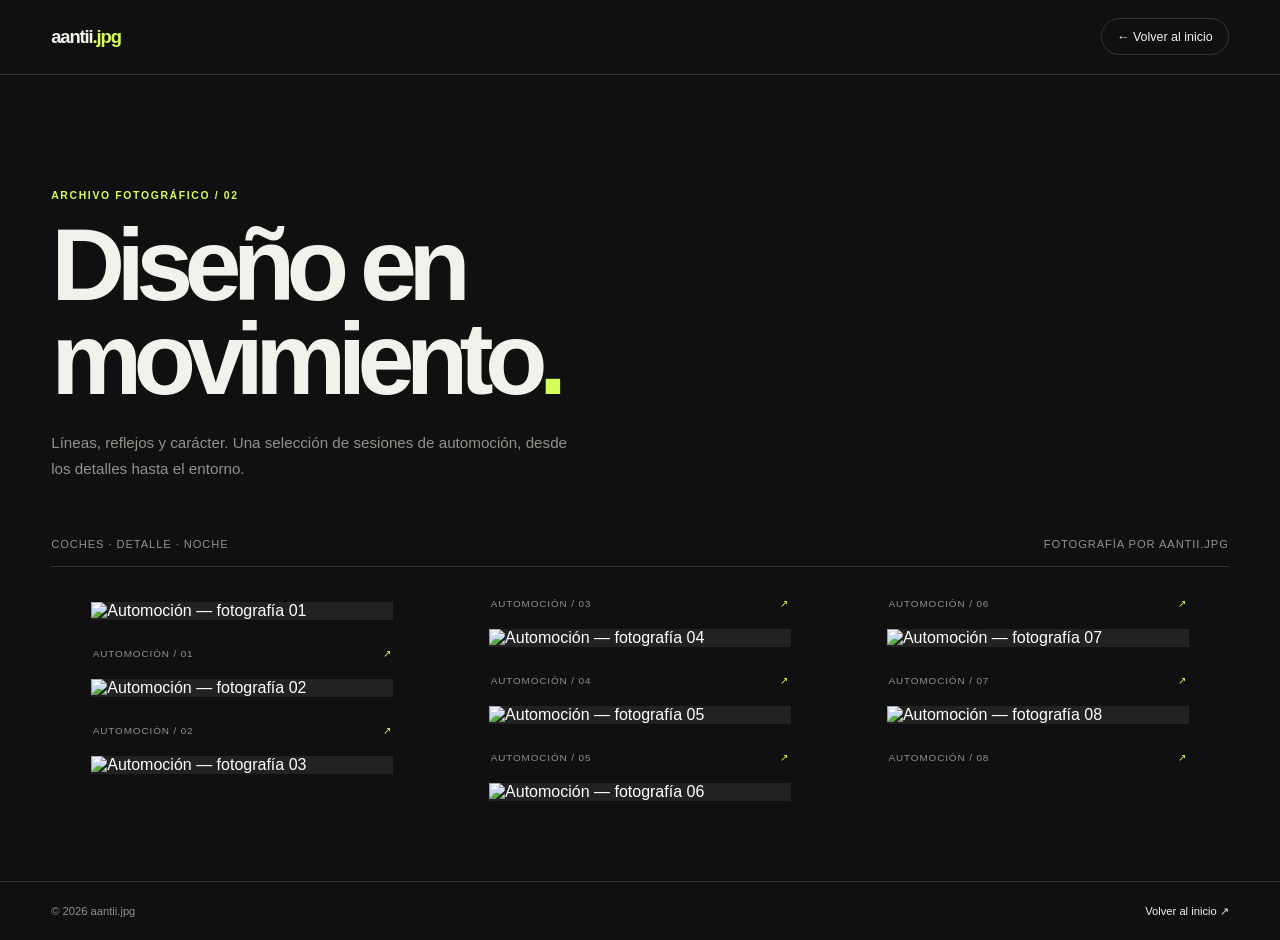
==== automocion.html @ 76031827 "arreglar el css entero y añadir paginas" ====
<!doctype html>
<html lang="es">
<head>
  <meta charset="utf-8">
  <meta name="viewport" content="width=device-width, initial-scale=1">
  <meta name="theme-color" content="#101010">
  <meta name="description" content="Galería de fotografía de automoción de aantii.jpg.">
  <title>Automoción — aantii.jpg</title>
  <link rel="shortcut icon" href="./img/aantii-jpg__1_-removebg-preview.png" />
  <link rel="stylesheet" href="css/styles.css">
  <link rel="stylesheet" href="css/galerias.css">
</head>
<body class="gallery-page">
  <header class="gallery-header">
    <a class="gallery-brand" href="index.html" aria-label="aantii.jpg, volver al inicio">aantii<span>.jpg</span></a>
    <a class="gallery-back" href="index.html">← Volver al inicio</a>
  </header>

  <main class="gallery-main">
    <p class="gallery-kicker">Archivo fotográfico / 02</p>
    <h1 class="gallery-title">Diseño en movimiento<span>.</span></h1>
    <p class="gallery-description">Líneas, reflejos y carácter. Una selección de sesiones de automoción, desde los detalles hasta el entorno.</p>

    <div class="gallery-toolbar">
      <span>Coches · Detalle · Noche</span>
      <span>Fotografía por aantii.jpg</span>
    </div>

    <section class="gallery-grid" aria-label="Fotografías de automoción">
      <figure class="gallery-item-wrap">
        <button class="gallery-item" type="button" aria-label="Ampliar fotografía 01">
          <img src="img/automocion/foto-01.jpg" alt="Automoción — fotografía 01" loading="lazy">
        </button>
        <figcaption class="gallery-item-caption">
          <span>Automoción / 01</span><span>↗</span>
        </figcaption>
      </figure>
      <figure class="gallery-item-wrap">
        <button class="gallery-item" type="button" aria-label="Ampliar fotografía 02">
          <img src="img/automocion/foto-02.jpg" alt="Automoción — fotografía 02" loading="lazy">
        </button>
        <figcaption class="gallery-item-caption">
          <span>Automoción / 02</span><span>↗</span>
        </figcaption>
      </figure>
      <figure class="gallery-item-wrap">
        <button class="gallery-item" type="button" aria-label="Ampliar fotografía 03">
          <img src="img/automocion/foto-03.jpg" alt="Automoción — fotografía 03" loading="lazy">
        </button>
        <figcaption class="gallery-item-caption">
          <span>Automoción / 03</span><span>↗</span>
        </figcaption>
      </figure>
      <figure class="gallery-item-wrap">
        <button class="gallery-item" type="button" aria-label="Ampliar fotografía 04">
          <img src="img/automocion/foto-04.jpg" alt="Automoción — fotografía 04" loading="lazy">
        </button>
        <figcaption class="gallery-item-caption">
          <span>Automoción / 04</span><span>↗</span>
        </figcaption>
      </figure>
      <figure class="gallery-item-wrap">
        <button class="gallery-item" type="button" aria-label="Ampliar fotografía 05">
          <img src="img/automocion/foto-05.jpg" alt="Automoción — fotografía 05" loading="lazy">
        </button>
        <figcaption class="gallery-item-caption">
          <span>Automoción / 05</span><span>↗</span>
        </figcaption>
      </figure>
      <figure class="gallery-item-wrap">
        <button class="gallery-item" type="button" aria-label="Ampliar fotografía 06">
          <img src="img/automocion/foto-06.jpg" alt="Automoción — fotografía 06" loading="lazy">
        </button>
        <figcaption class="gallery-item-caption">
          <span>Automoción / 06</span><span>↗</span>
        </figcaption>
      </figure>
      <figure class="gallery-item-wrap">
        <button class="gallery-item" type="button" aria-label="Ampliar fotografía 07">
          <img src="img/automocion/foto-07.jpg" alt="Automoción — fotografía 07" loading="lazy">
        </button>
        <figcaption class="gallery-item-caption">
          <span>Automoción / 07</span><span>↗</span>
        </figcaption>
      </figure>
      <figure class="gallery-item-wrap">
        <button class="gallery-item" type="button" aria-label="Ampliar fotografía 08">
          <img src="img/automocion/foto-08.jpg" alt="Automoción — fotografía 08" loading="lazy">
        </button>
        <figcaption class="gallery-item-caption">
          <span>Automoción / 08</span><span>↗</span>
        </figcaption>
      </figure>
    </section>
  </main>

  <footer class="gallery-footer">
    <span>© <span id="year">2026</span> aantii.jpg</span>
    <a href="index.html">Volver al inicio ↗</a>
  </footer>

  <div class="lightbox" role="dialog" aria-modal="true" aria-label="Fotografía ampliada" aria-hidden="true">
    <button class="lightbox-close" type="button" aria-label="Cerrar fotografía">×</button>
    <button class="lightbox-prev" type="button" aria-label="Fotografía anterior">‹</button>
    <img class="lightbox-image" src="" alt="">
    <button class="lightbox-next" type="button" aria-label="Fotografía siguiente">›</button>
    <div class="lightbox-counter">01 / 08</div>
  </div>

  <script src="js/galerias.js"></script>
  <script>
    document.getElementById("year").textContent = new Date().getFullYear();
  </script>
</body>
</html>
---- css/styles.css ----
/* ASIER.JPG — visual system
   Palette: near-black, warm white, muted grey and a restrained acid-lime accent.
   Replace the CSS placeholder artwork with your own photos before publishing. */

:root {
  color-scheme: dark;
  --bg: #101010;
  --panel: #171717;
  --text: #f3f1ec;
  --muted: #92918c;
  --line: rgba(243, 241, 236, .16);
  --accent: #d5ff58;
  --max-width: 1440px;
  --gutter: clamp(1.25rem, 5vw, 5.5rem);
}

* { box-sizing: border-box; }
html { scroll-behavior: smooth; scroll-padding-top: 90px; }
body {
  margin: 0;
  background: var(--bg);
  color: var(--text);
  font-family: "DM Sans", sans-serif;
  -webkit-font-smoothing: antialiased;
}
a { color: inherit;
   text-decoration: none; 
  }

button { 
  font: inherit; 
}

::selection { 
  color: var(--bg); 
  background: var(--accent); 
}

.skip-link { 
  position: absolute; 
  left: -9999px; 
  top: 1rem; 
  z-index: 100; 
  padding: .8rem 1rem; 
  background: var(--accent); 
  color: var(--bg); 
}

.skip-link:focus { 
  left: 1rem; 
}

.site-header {
  position: absolute;
  z-index: 10;
  top: 0; left: 0; right: 0;
  height: 88px;
  display: flex; align-items: center; justify-content: space-between;
  padding: 0 var(--gutter);
  border-bottom: 1px solid rgba(255,255,255,.15);
}

.wordmark {
  font-family: "Manrope", sans-serif;
  font-size: 1.45rem; font-weight: 800; letter-spacing: -.08em;
}

.wordmark span { 
  color: var(--accent);
 }

.main-nav { 
  display: flex; 
  align-items: center; 
  gap: clamp(1.5rem, 3vw, 3.25rem); 
  font-size: .82rem; 
}

.main-nav a {
   color: rgba(243,241,236,.78);
    transition: color .2s ease; 
  }

.main-nav a:hover, .main-nav a:focus-visible {
   color: var(--accent); 
  }

.main-nav .nav-contact { 
  color: var(--text); border: 1px solid rgba(255,255,255,.38); padding: .75rem 1rem; border-radius: 100px; 
}

.nav-contact span { 
  color: var(--accent); margin-left: .65rem; 
}

.menu-toggle { 
  display: none; 
}

.hero {
  position: relative; 
  min-height: min(850px, 100svh); 
  min-height: max(680px, 100svh);
  display: flex;
  align-items: flex-end; 
  overflow: hidden; 
  isolation: isolate;
  background: #252724;
}

.hero-image, .hero-shade { 
  position: absolute;
  inset: 0;
  z-index: -1; 
  }

.hero-image {
  /* Marcador local. Sustituye por tu foto: url("../img/hero-football.jpg") center 35% / cover no-repeat */
  background: url("../img/_MG_8658.jpg") center / cover no-repeat;
  transform: scale(1.01);
}

.hero-image::after {
  content: "TU FOTOGRAFÍA PRINCIPAL";
  position: absolute; 
  top: 48%; 
  left: 50%; 
  transform: translate(-50%,-50%) rotate(-90deg);
  font-family: "Manrope", sans-serif; 
  font-size: clamp(1.2rem, 3.5vw, 3.7rem); 
  font-weight: 800;
  letter-spacing: .16em; 
  white-space: nowrap; 
  color: rgba(255,255,255,.14);
}

.hero-shade {
   background: linear-gradient(90deg, rgba(8,9,8,.88) 0%, rgba(8,9,8,.55) 48%, rgba(8,9,8,.12) 100%), linear-gradient(0deg, rgba(8,9,8,.8), transparent 55%); 
  }

.hero-content { 
  width: 100%;
  max-width: var(--max-width);
  margin: 0 auto;
  padding: 0 var(--gutter) clamp(4rem, 8vw, 7.5rem);
 }

.eyebrow { 
margin: 0;
font-size: .68rem;
font-weight: 700;
letter-spacing: .16em;
line-height: 1.5;
 }

.hero .eyebrow { 
display: flex;
align-items: center;
gap: .7rem;
color: rgba(255,255,255,.8);
}

.status-dot { 
width: 7px;
height: 7px;
border-radius: 50%;
background: var(--accent);
box-shadow: 0 0 14px rgba(213,255,88,.7);
 }

h1, h2, h3, p { 
margin-top: 0;
 }

h1, h2, h3 { 
font-family: "Manrope", sans-serif;
 }

.hero h1 {
margin: 1.6rem 0 2.2rem;
max-width: 900px;
font-size: clamp(3.4rem, 8.6vw, 8.2rem);
font-weight: 600; 
letter-spacing: -.085em;
line-height: .94;
}

h1 em, .contact h2 em {
color: var(--accent); 
font-style: normal; 
}

.hero-bottom { 
display: flex;
align-items: flex-end; 
justify-content: space-between; 
max-width: 790px; 
}

.hero-bottom p { 
margin: 0; 
color: rgba(243,241,236,.75); 
font-size: clamp(.9rem, 1.2vw, 1.05rem); 
line-height: 1.7; 
}

.round-link { 
display: grid; 
place-items: center; 
width: 54px; 
height: 54px; 
border: 1px solid rgba(255,255,255,.55); 
border-radius: 50%; 
font-size: 1.4rem; 
transition: background .2s, color .2s, transform .2s; 
}

.round-link:hover { 
background: var(--accent); 
color: var(--bg); 
border-color: var(--accent); 
transform: translateY(3px); 
}

.hero-index { 
position: absolute; 
right: var(--gutter); 
bottom: 2rem; 
color: rgba(255,255,255,.55); 
font-size: .68rem; 
letter-spacing: .12em; 
}

.hero-index span { 
color: var(--accent); 
}

.section-wrap { 
width: 100%; 
max-width: var(--max-width); 
margin: 0 auto; 
padding-left: var(--gutter); 
padding-right: var(--gutter);
}

.intro { 
padding-top: clamp(5.5rem, 11vw, 10rem);
padding-bottom: clamp(5.5rem, 10vw, 9rem); 
display: grid; 
grid-template-columns: .7fr 2fr; gap: 3rem; 
}

.intro .eyebrow { 
color: var(--muted); 
padding-top: .8rem; 
}

.intro-copy { 
max-width: 900px; 
margin: 0; font-family: "Manrope", sans-serif; 
font-size: clamp(1.8rem, 4vw, 3.9rem); 
line-height: 1.2; 
letter-spacing: -.06em; 
font-weight: 500; 
}

.intro-copy span { 
color: var(--muted); 
}

.work { 
padding-bottom: clamp(6rem, 11vw, 10rem); 
}

.section-heading { 
display: flex; 
justify-content: space-between; 
align-items: flex-end; 
margin-bottom: 3.2rem; 
}

.section-heading .eyebrow, .about .eyebrow { 
color: var(--muted);
}

.section-heading h2, .about h2 {
margin: .8rem 0 0;
font-size: clamp(2.8rem, 6vw, 5.5rem); 
letter-spacing: -.08em; 
line-height: 1; 
}

.muted { 
color: var(--accent); 
}

.section-note { 
margin: 0 .2rem .2rem 0; 
color: var(--muted); 
font-size: .85rem; 
line-height: 1.7; 
}

.gallery { 
display: grid; 
grid-template-columns: 1.18fr .82fr; 
gap: clamp(1rem, 2.5vw, 2.25rem); 
align-items: start; 
}

.project { 
display: block; 
min-width: 0; 
}

.project-large { 
grid-row: span 2; 
}

.project-image {
  position: relative;
  overflow: hidden;
  width: 100%;
  background-color: none;
}

.project-large .project-image {
  aspect-ratio: 4 / 5;
}

.project-small .project-image {
  aspect-ratio: 1.25 / 1;
}

.project-image::before {
  content: "";
  position: absolute;
  inset: 0;
  transition: transform .6s cubic-bezier(.2,.7,.2,1);
}

.project:hover .project-image::before {
  transform: scale(1.02);
}

.image-sport::before {
  background: url("../img/Futbolista\ bajo\ luces\ del\ estadio.jpg") center / cover no-repeat;
}

.image-cars::before {
  background: url("../img/IMG_5705.jpg") center / contain no-repeat;
}

.image-portrait::before {
  background: url("../img/P9130048.JPG") center / contain no-repeat;
}

.project-image::after { 
position: absolute; 
top: 50%; left: 50%; 
transform: translate(-50%,-50%); 
color: rgba(255,255,255,.5); 
font-size: .65rem; 
letter-spacing: .18em; 
white-space: nowrap;
}

.project-meta { 
display: flex; 
justify-content: space-between; 
align-items: center; 
margin-top: 1.1rem; 
color: var(--muted); 
font-size: .63rem; 
font-weight: 700; 
letter-spacing: .13em; 
}

.project-arrow { 
color: var(--accent); 
font-size: 1.15rem; 
transition: transform .2s; 
}

.project:hover .project-arrow { 
transform: translate(3px,-3px); 
}

.project h3 { 
margin: .8rem 0 .55rem; 
font-size: clamp(1.8rem, 3vw, 3.1rem); 
line-height: 1.04; 
font-weight: 500; 
letter-spacing: -.065em; 
}

.project-caption { 
color: var(--muted); 
font-size: .78rem; 
margin-bottom: 2.5rem; 
}

.replace-note { 
margin: 1rem 0 0; 
color: #77766f; 
font-size: .72rem; 
}

.statement { 
background: var(--accent); 
color: #151611; 
}

.statement-inner { 
position: relative; 
max-width: var(--max-width); 
margin: 0 auto; 
padding: clamp(4rem, 8vw, 7.5rem) var(--gutter); 
overflow: hidden; 
}

.statement .eyebrow { 
opacity: .7; 
}

.statement-copy { 
position: relative; 
z-index: 1; 
margin: 3rem 0 0; 
font-family: "Manrope", sans-serif; 
font-size: clamp(2.5rem, 6.7vw, 6.7rem); 
line-height: 1.04; 
letter-spacing: -.08em; 
font-weight: 600; 
}

.statement-copy span { 
color: rgba(21,22,17,.5); 
}

.statement-mark { 
position: absolute; 
right: var(--gutter); 
bottom: -4.5rem; 
font-family: "Manrope", sans-serif; 
font-size: clamp(8rem, 23vw, 23rem); 
line-height: 1; 
font-weight: 800; 
letter-spacing: -.13em; 
color: rgba(21,22,17,.07); 
}

.about { 
display: grid; 
grid-template-columns: 1fr 1fr; 
gap: 4rem; 
padding-top: clamp(6rem, 11vw, 10rem); 
padding-bottom: clamp(6rem, 11vw, 10rem); 
}

.about h2 { 
margin-top: 1rem; 
}

.about-copy { 
max-width: 530px; 
padding-top: 1.9rem; 
}

.about-lead { 
font-family: "Manrope", sans-serif; 
font-size: clamp(1.4rem, 2.5vw, 2.1rem); 
line-height: 1.35; 
letter-spacing: -.04em; 
}

.about-copy > p:not(.about-lead) { 
color: var(--muted); 
font-size: .95rem; 
line-height: 1.9; 
}

.text-link { 
display: inline-flex; 
align-items: center; 
gap: 1rem; 
margin-top: 1rem; 
padding-bottom: .5rem; 
border-bottom: 1px solid var(--accent); 
font-size: .85rem; 
}

.text-link span { 
color: var(--accent); 
}

.contact { 
padding-top: clamp(5rem, 9vw, 8rem); 
padding-bottom: clamp(5rem, 9vw, 8rem); 
border-top: 1px solid var(--line); 
text-align: center; 
}

.contact .eyebrow { 
color: var(--muted); 
}

.contact h2 { 
margin: 1.8rem 0 1.3rem; 
font-size: clamp(3rem, 8vw, 7.8rem); 
font-weight: 500; 
letter-spacing: -.09em; 
line-height: .98; 
}

.contact-copy { 
color: var(--muted); 
font-size: .95rem; 
}

.contact-button { 
display: inline-flex; 
align-items: center; 
gap: 2.5rem; 
margin-top: 1.3rem; 
padding: 1.05rem 1.35rem; 
border-radius: 100px; 
background: var(--accent); 
color: #151611; 
font-size: .85rem; 
font-weight: 700; 
transition: transform .2s, background .2s; 
}

.contact-button:hover { 
transform: translateY(-3px); 
background: #e1ff87; 
}

.contact-button span { 
font-size: 1.1rem; 
}

.contact-small { 
margin: 1rem 0 0; 
color: #77766f; 
font-size: .68rem; 
}

.site-footer { 
display: flex; 
align-items: center; 
gap: 2rem; 
min-height: 100px; 
padding: 1.5rem var(--gutter); 
border-top: 1px solid var(--line); 
}

.site-footer .wordmark { 
font-size: 1.25rem; 
}

.site-footer > p { 
  margin: 0; 
  color: var(--muted); 
  font-size: .75rem; 
}

.footer-right { 
  display: flex; 
  align-items: center; 
  gap: 2rem; 
  margin-left: auto; 
  color: var(--muted); 
  font-size: .62rem; 
  letter-spacing: .1em; 
}

.footer-right a { 
  color: var(--text); 
}

@media (min-width: 1500px) { 
  .hero-content { 
    padding-bottom: 8rem;
   } 
  }

@media (max-width: 760px) {
  .site-header { 
    height: 74px;
   }
  .menu-toggle {
     display: flex;
    flex-direction: column; 
    justify-content: center; 
    gap: 6px; 
    width: 44px; 
    height: 44px; 
    padding: 10px; 
    border: 1px solid var(--line); 
    border-radius: 50%; 
    background: transparent; 
    cursor: pointer; 
  }
  
  .menu-toggle span { 
    display: block; 
    height: 1px; 
    width: 100%; 
    background: var(--text); 
    transition: transform .2s; 
  }

  .menu-toggle[aria-expanded="true"] span:first-child { 
    transform: translateY(3.5px) rotate(45deg);
   }
  
  .menu-toggle[aria-expanded="true"] span:last-child { 
    transform: translateY(-3.5px) rotate(-45deg);
   }

  .main-nav { 
    display: none; 
    position: absolute; 
    top: 73px; 
    left: 0; 
    right: 0; 
    padding: 1.5rem var(--gutter) 2rem; 
    background: rgba(16,16,16,.97); 
    border-bottom: 1px solid var(--line); 
    flex-direction: column; 
    align-items: flex-start; 
    gap: 1.4rem; 
  }

  .main-nav.is-open { 
    display: flex; 
  }

  .main-nav .nav-contact { 
    margin-top: .25rem;
  }
  .hero { 
    min-height: 760px; 
    min-height: 100svh; 
  }

  .hero-content { 
    padding-bottom: 5.2rem; 
  }
  
  .hero h1 { 
    font-size: clamp(3.25rem, 13vw, 6rem); 
  }
  
  .hero-bottom { 
    align-items: flex-end; 
    gap: 1.5rem; 
  }
  
  .round-link { 
    flex: 0 0 48px; 
    width: 48px; 
    height: 48px; 
  }

  .hero-index { 
    bottom: 1.5rem; 
  }

  .intro { 
    grid-template-columns: 1fr; 
    gap: 1.5rem; 
    padding-top: 5rem; 
    padding-bottom: 5rem; 
  }

  .intro .eyebrow { 
    padding-top: 0; 
  }

  .section-heading { 
    align-items: flex-start; 
    gap: 1.5rem; 
    flex-direction: column; 
    margin-bottom: 2.2rem; 
  }

  .section-note br { 
    display: none; 
  }

  .gallery { 
    grid-template-columns: 1fr; 
    gap: 1.5rem; 
  }

  .project-large { 
    grid-row: auto; 
  }

  .project-large .project-image { 
    aspect-ratio: 4 / 4.5; 
  }

  .project-small .project-image { 
    aspect-ratio: 4 / 3; 
  }

  .project-caption { 
    margin-bottom: 1rem; 
  }

  .statement-copy { 
    margin-top: 2rem; 
  }

  .about { 
    grid-template-columns: 1fr; 
    gap: 1rem; 
    padding-top: 5rem; 
    padding-bottom: 5rem; 
  }

  .about-copy { 
    padding-top: 1rem; 
  }

  .site-footer { 
    flex-wrap: wrap; 
    gap: .8rem 1.5rem; 
  }

  .footer-right { 
    width: 100%; 
    justify-content: 
    space-between; 
    margin: .7rem 0 0;
  }
}
@media (prefers-reduced-motion: reduce) {
  *, *::before, *::after { 
    scroll-behavior: auto !important; 
    transition-duration: .01ms !important; 
    animation-duration: .01ms !important; 
    animation-iteration-count: 1 !important; 
  }
}
---- css/galerias.css ----
/* Galerías de aantii.jpg — estética oscura y editorial */
:root {
  --gallery-bg: #101010;
  --gallery-text: #f3f1ec;
  --gallery-muted: #92918c;
  --gallery-accent: #d5ff58;
  --gallery-line: rgba(243, 241, 236, .16);
}

.gallery-page {
  min-height: 100vh;
  background: var(--gallery-bg);
  color: var(--gallery-text);
}

.gallery-header {
  position: sticky;
  top: 0;
  z-index: 20;
  display: flex;
  align-items: center;
  justify-content: space-between;
  gap: 1rem;
  padding: 1.15rem clamp(1.2rem, 4vw, 4rem);
  border-bottom: 1px solid var(--gallery-line);
  background: rgba(16, 16, 16, .88);
  backdrop-filter: blur(14px);
}

.gallery-brand {
  color: var(--gallery-text);
  text-decoration: none;
  font-weight: 800;
  letter-spacing: -.06em;
  font-size: 1.15rem;
}

.gallery-brand span { color: var(--gallery-accent); }

.gallery-back {
  color: var(--gallery-text);
  text-decoration: none;
  font-size: .78rem;
  border: 1px solid var(--gallery-line);
  border-radius: 999px;
  padding: .65rem .95rem;
  transition: color .2s ease, border-color .2s ease;
}

.gallery-back:hover {
  color: var(--gallery-accent);
  border-color: var(--gallery-accent);
}

.gallery-main {
  width: min(1320px, calc(100% - clamp(2.4rem, 8vw, 8rem)));
  margin: 0 auto;
  padding: clamp(4rem, 9vw, 8rem) 0 5rem;
}

.gallery-kicker {
  margin: 0 0 1.1rem;
  color: var(--gallery-accent);
  font-size: .65rem;
  font-weight: 700;
  letter-spacing: .16em;
  text-transform: uppercase;
}

.gallery-title {
  max-width: 900px;
  margin: 0;
  font-size: clamp(3.2rem, 8vw, 7.5rem);
  line-height: .91;
  letter-spacing: -.085em;
  font-weight: 600;
}

.gallery-title span { color: var(--gallery-accent); }

.gallery-description {
  max-width: 520px;
  margin: 1.6rem 0 0;
  color: var(--gallery-muted);
  font-size: .95rem;
  line-height: 1.7;
}

.gallery-toolbar {
  display: flex;
  align-items: center;
  justify-content: space-between;
  gap: 1rem;
  margin: 3.5rem 0 1.2rem;
  padding-bottom: 1rem;
  border-bottom: 1px solid var(--gallery-line);
  color: var(--gallery-muted);
  font-size: .7rem;
  letter-spacing: .08em;
  text-transform: uppercase;
}

.gallery-grid {
  columns: 3 260px;
  column-gap: 1rem;
}

.gallery-item {
  position: relative;
  display: block;
  width: 100%;
  margin: 0 0 1rem;
  padding: 0;
  break-inside: avoid;
  overflow: hidden;
  border: 0;
  background: #222;
  cursor: zoom-in;
  text-align: left;
}

.gallery-item img {
  display: block;
  width: 100%;
  height: auto;
  transition: transform .55s cubic-bezier(.2,.7,.2,1), opacity .35s ease;
}

.gallery-item:hover img {
  transform: scale(1.025);
  opacity: .88;
}

.gallery-item:focus-visible,
.gallery-back:focus-visible,
.gallery-brand:focus-visible {
  outline: 2px solid var(--gallery-accent);
  outline-offset: 4px;
}

.gallery-item-caption {
  display: flex;
  justify-content: space-between;
  gap: 1rem;
  padding: .75rem .1rem .25rem;
  color: var(--gallery-muted);
  font-size: .62rem;
  letter-spacing: .09em;
  text-transform: uppercase;
}

.gallery-item-caption span:last-child { color: var(--gallery-accent); }

.gallery-footer {
  display: flex;
  align-items: center;
  justify-content: space-between;
  gap: 1rem;
  padding: 1.4rem clamp(1.2rem, 4vw, 4rem);
  border-top: 1px solid var(--gallery-line);
  color: var(--gallery-muted);
  font-size: .7rem;
}

.gallery-footer a {
  color: var(--gallery-text);
  text-decoration: none;
}

.gallery-footer a:hover { color: var(--gallery-accent); }

/* Visor de imágenes */
.lightbox {
  position: fixed;
  inset: 0;
  z-index: 100;
  display: none;
  align-items: center;
  justify-content: center;
  padding: 4rem 1.5rem 2rem;
  background: rgba(0, 0, 0, .94);
}

.lightbox.is-open { display: flex; }

.lightbox img {
  max-width: min(92vw, 1500px);
  max-height: 84vh;
  width: auto;
  height: auto;
  object-fit: contain;
}

.lightbox-close,
.lightbox-prev,
.lightbox-next {
  position: absolute;
  display: grid;
  place-items: center;
  width: 2.8rem;
  height: 2.8rem;
  border: 1px solid rgba(255,255,255,.25);
  border-radius: 50%;
  color: white;
  background: rgba(20,20,20,.6);
  font-size: 1.25rem;
  cursor: pointer;
}

.lightbox-close { top: 1.2rem; right: 1.2rem; }
.lightbox-prev { left: 1.2rem; top: 50%; transform: translateY(-50%); }
.lightbox-next { right: 1.2rem; top: 50%; transform: translateY(-50%); }

.lightbox-close:hover,
.lightbox-prev:hover,
.lightbox-next:hover {
  color: var(--gallery-accent);
  border-color: var(--gallery-accent);
}

.lightbox-counter {
  position: absolute;
  bottom: 1rem;
  left: 50%;
  transform: translateX(-50%);
  color: #c4c4c4;
  font-size: .72rem;
  letter-spacing: .12em;
}

body.lightbox-active { overflow: hidden; }

@media (max-width: 700px) {
  .gallery-main { width: calc(100% - 2rem); padding-top: 3.5rem; }
  .gallery-grid { columns: 2 140px; column-gap: .65rem; }
  .gallery-item { margin-bottom: .65rem; }
  .gallery-title { font-size: clamp(3rem, 15vw, 5rem); }
  .gallery-toolbar { margin-top: 2.5rem; }
  .lightbox { padding: 4rem .6rem 3rem; }
  .lightbox-prev { left: .5rem; }
  .lightbox-next { right: .5rem; }
  .lightbox img { max-width: 96vw; }
}

@media (max-width: 380px) {
  .gallery-grid { columns: 1; }
}
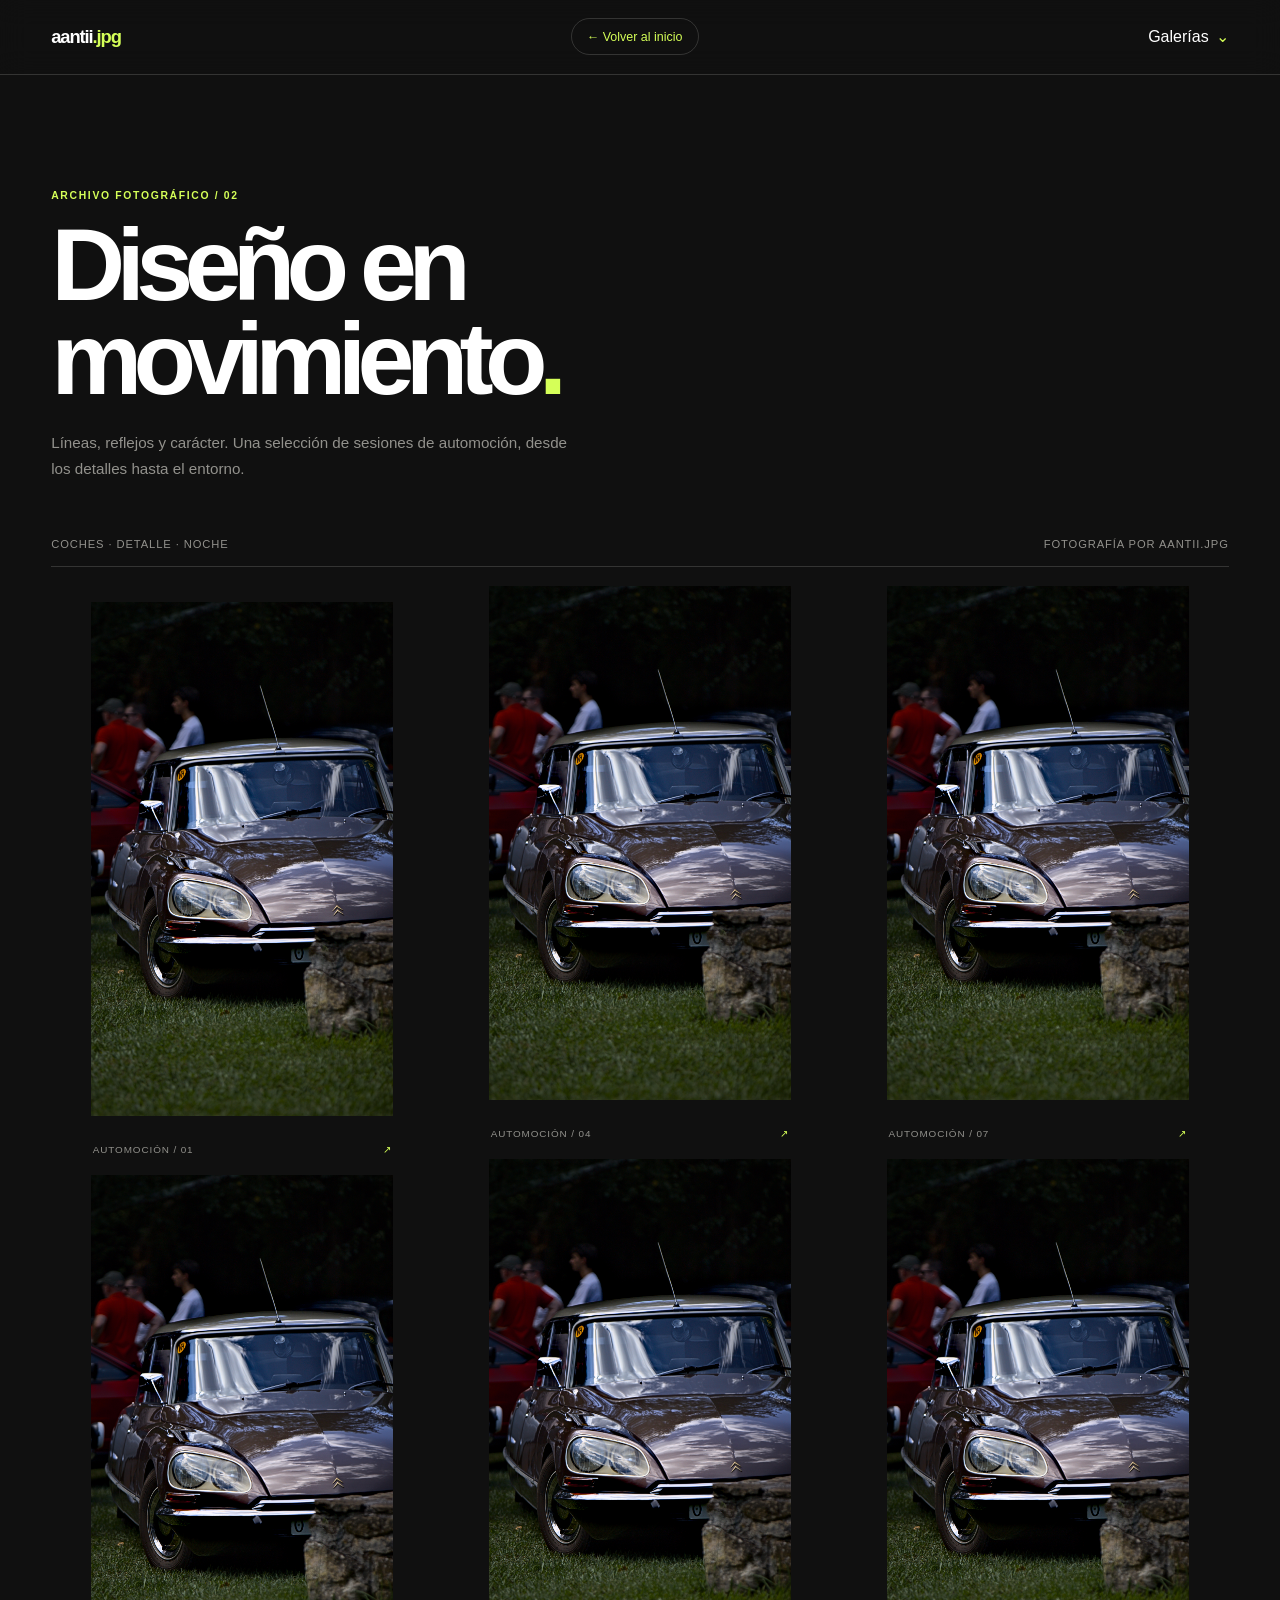
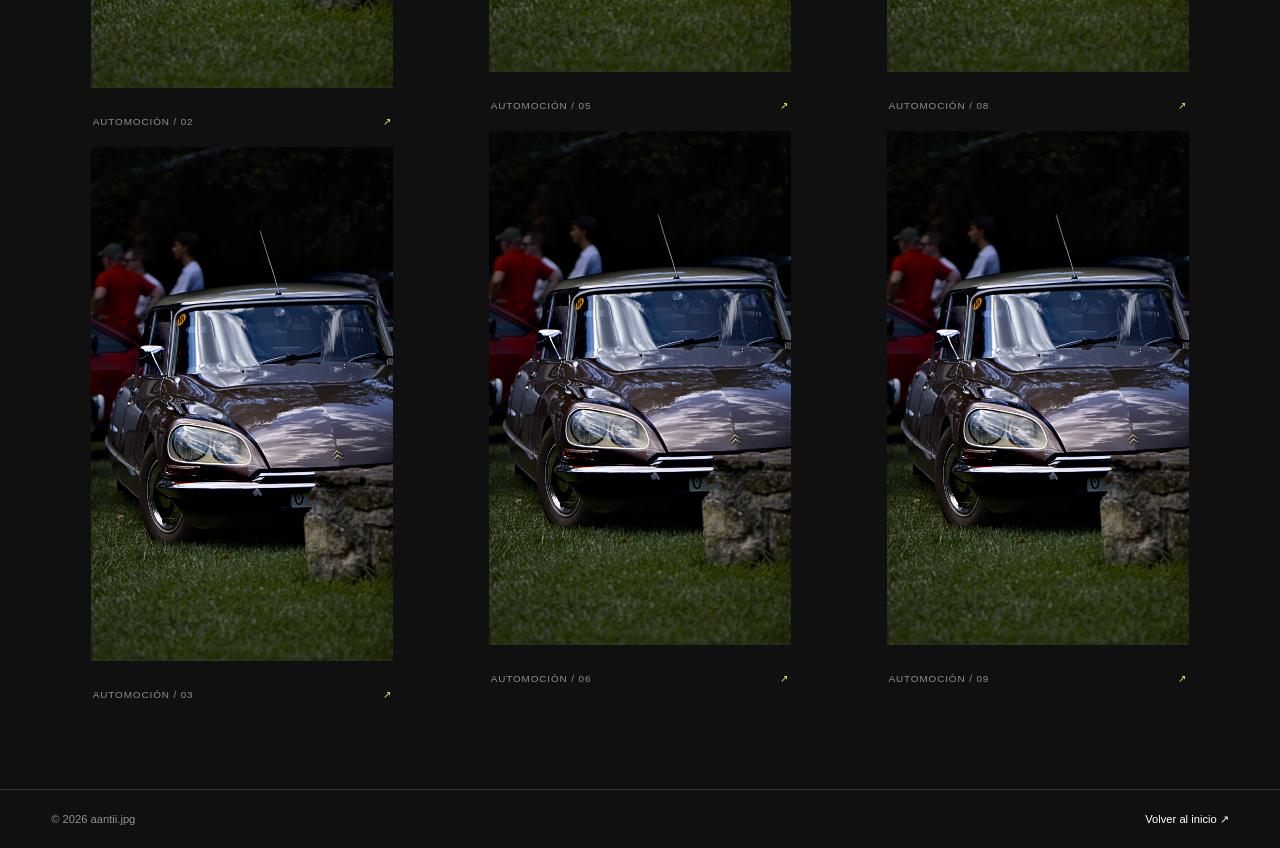
==== commit 39c21570: "comit del viernes" ====
--- a/automocion.html
+++ b/automocion.html
@@ -14,6 +14,19 @@
   <header class="gallery-header">
     <a class="gallery-brand" href="index.html" aria-label="aantii.jpg, volver al inicio">aantii<span>.jpg</span></a>
     <a class="gallery-back" href="index.html">← Volver al inicio</a>
+    <div class="nav-dropdown">
+  <button class="nav-dropdown-toggle"
+          type="button"
+          aria-expanded="false"
+          aria-controls="galerias-menu">
+    Galerías <span class="dropdown-arrow">⌄</span>
+  </button>
+
+  <div class="nav-dropdown-menu" id="galerias-menu">
+    <a href="deporte.html">01 / Deporte</a>
+    <a href="retrato.html">03 / Retrato</a>
+  </div>
+</div>
   </header>
 
   <main class="gallery-main">
@@ -29,7 +42,7 @@
     <section class="gallery-grid" aria-label="Fotografías de automoción">
       <figure class="gallery-item-wrap">
         <button class="gallery-item" type="button" aria-label="Ampliar fotografía 01">
-          <img src="img/automocion/foto-01.jpg" alt="Automoción — fotografía 01" loading="lazy">
+          <img src="img/citroends.jpg" alt="Automoción — fotografía 01" loading="lazy">
         </button>
         <figcaption class="gallery-item-caption">
           <span>Automoción / 01</span><span>↗</span>
@@ -37,7 +50,7 @@
       </figure>
       <figure class="gallery-item-wrap">
         <button class="gallery-item" type="button" aria-label="Ampliar fotografía 02">
-          <img src="img/automocion/foto-02.jpg" alt="Automoción — fotografía 02" loading="lazy">
+          <img src="img/citroends.jpg"alt="Automoción — fotografía 02" loading="lazy">
         </button>
         <figcaption class="gallery-item-caption">
           <span>Automoción / 02</span><span>↗</span>
@@ -45,7 +58,7 @@
       </figure>
       <figure class="gallery-item-wrap">
         <button class="gallery-item" type="button" aria-label="Ampliar fotografía 03">
-          <img src="img/automocion/foto-03.jpg" alt="Automoción — fotografía 03" loading="lazy">
+          <img src="img/citroends.jpg" alt="Automoción — fotografía 03" loading="lazy">
         </button>
         <figcaption class="gallery-item-caption">
           <span>Automoción / 03</span><span>↗</span>
@@ -53,7 +66,7 @@
       </figure>
       <figure class="gallery-item-wrap">
         <button class="gallery-item" type="button" aria-label="Ampliar fotografía 04">
-          <img src="img/automocion/foto-04.jpg" alt="Automoción — fotografía 04" loading="lazy">
+          <img src="img/citroends.jpg" alt="Automoción — fotografía 04" loading="lazy">
         </button>
         <figcaption class="gallery-item-caption">
           <span>Automoción / 04</span><span>↗</span>
@@ -61,7 +74,7 @@
       </figure>
       <figure class="gallery-item-wrap">
         <button class="gallery-item" type="button" aria-label="Ampliar fotografía 05">
-          <img src="img/automocion/foto-05.jpg" alt="Automoción — fotografía 05" loading="lazy">
+          <img src="img/citroends.jpg" alt="Automoción — fotografía 05" loading="lazy">
         </button>
         <figcaption class="gallery-item-caption">
           <span>Automoción / 05</span><span>↗</span>
@@ -69,7 +82,7 @@
       </figure>
       <figure class="gallery-item-wrap">
         <button class="gallery-item" type="button" aria-label="Ampliar fotografía 06">
-          <img src="img/automocion/foto-06.jpg" alt="Automoción — fotografía 06" loading="lazy">
+          <img src="img/citroends.jpg"alt="Automoción — fotografía 06" loading="lazy">
         </button>
         <figcaption class="gallery-item-caption">
           <span>Automoción / 06</span><span>↗</span>
@@ -77,7 +90,7 @@
       </figure>
       <figure class="gallery-item-wrap">
         <button class="gallery-item" type="button" aria-label="Ampliar fotografía 07">
-          <img src="img/automocion/foto-07.jpg" alt="Automoción — fotografía 07" loading="lazy">
+          <img src="img/citroends.jpg" alt="Automoción — fotografía 07" loading="lazy">
         </button>
         <figcaption class="gallery-item-caption">
           <span>Automoción / 07</span><span>↗</span>
@@ -85,10 +98,18 @@
       </figure>
       <figure class="gallery-item-wrap">
         <button class="gallery-item" type="button" aria-label="Ampliar fotografía 08">
-          <img src="img/automocion/foto-08.jpg" alt="Automoción — fotografía 08" loading="lazy">
+          <img src="img/citroends.jpg" alt="Automoción — fotografía 08" loading="lazy">
         </button>
         <figcaption class="gallery-item-caption">
           <span>Automoción / 08</span><span>↗</span>
+        </figcaption>
+      </figure>
+      <figure class="gallery-item-wrap">
+        <button class="gallery-item" type="button" aria-label="Ampliar fotografía 07">
+          <img src="img/citroends.jpg" alt="Automoción — fotografía 07" loading="lazy">
+        </button>
+        <figcaption class="gallery-item-caption">
+          <span>Automoción / 09</span><span>↗</span>
         </figcaption>
       </figure>
     </section>
--- a/css/styles.css
+++ b/css/styles.css
@@ -747,3 +747,89 @@
     animation-iteration-count: 1 !important; 
   }
 }
+
+/* Desplegable de Galerías */
+.nav-dropdown {
+  position: relative;
+}
+
+.nav-dropdown-toggle {
+  display: inline-flex;
+  align-items: center;
+  gap: 0.45rem;
+  padding: 0.5rem 0;
+  border: 0;
+  background: transparent;
+  color: inherit;
+  font: inherit;
+  cursor: pointer;
+}
+
+.dropdown-arrow {
+  color: var(--accent);
+  transition: transform 0.25s ease;
+}
+
+.nav-dropdown.is-open .dropdown-arrow {
+  transform: rotate(180deg);
+}
+
+.nav-dropdown-menu {
+  position: absolute;
+  top: calc(100% + 0.8rem);
+  left: 50%;
+  min-width: 190px;
+  padding: 0.5rem;
+  background: #151515;
+  border: 1px solid rgba(255, 255, 255, 0.12);
+  box-shadow: 0 15px 40px rgba(0, 0, 0, 0.3);
+  opacity: 0;
+  visibility: hidden;
+  transform: translate(-50%, 8px);
+  transition: opacity 0.2s ease, transform 0.2s ease,
+              visibility 0.2s ease;
+  z-index: 100;
+  border-radius: 15%;
+}
+
+.nav-dropdown-menu a {
+  display: block;
+  padding: 0.85rem 0.9rem;
+  color: #f3f1ec;
+  text-decoration: none;
+  font-size: 0.8rem;
+  white-space: nowrap;
+  transition: color 0.2s ease, background 0.2s ease;
+}
+
+.nav-dropdown-menu a:hover {
+  color: var(--accent);
+  background: rgba(255, 255, 255, 0.04);
+}
+
+.nav-dropdown.is-open .nav-dropdown-menu {
+  opacity: 1;
+  visibility: visible;
+  transform: translate(-50%, 0);
+}
+
+@media (hover: hover) and (pointer: fine) {
+  .nav-dropdown:hover .nav-dropdown-menu,
+  .nav-dropdown:focus-within .nav-dropdown-menu {
+    opacity: 1;
+    visibility: visible;
+    transform: translate(-50%, 0);
+  }
+}
+
+@media (max-width: 700px) {
+  .nav-dropdown-menu {
+    left: 0;
+    transform: translateY(8px);
+  }
+
+  .nav-dropdown.is-open .nav-dropdown-menu {
+    transform: translateY(0);
+  }
+}
+
--- a/css/galerias.css
+++ b/css/galerias.css
@@ -1,7 +1,7 @@
 /* Galerías de aantii.jpg — estética oscura y editorial */
 :root {
   --gallery-bg: #101010;
-  --gallery-text: #f3f1ec;
+  --gallery-text: #ffffff;
   --gallery-muted: #92918c;
   --gallery-accent: #d5ff58;
   --gallery-line: rgba(243, 241, 236, .16);
@@ -38,7 +38,7 @@
 .gallery-brand span { color: var(--gallery-accent); }
 
 .gallery-back {
-  color: var(--gallery-text);
+  color:#d5ff58;
   text-decoration: none;
   font-size: .78rem;
   border: 1px solid var(--gallery-line);
@@ -94,7 +94,7 @@
   margin: 3.5rem 0 1.2rem;
   padding-bottom: 1rem;
   border-bottom: 1px solid var(--gallery-line);
-  color: var(--gallery-muted);
+  color:  var(--gallery-muted);
   font-size: .7rem;
   letter-spacing: .08em;
   text-transform: uppercase;
